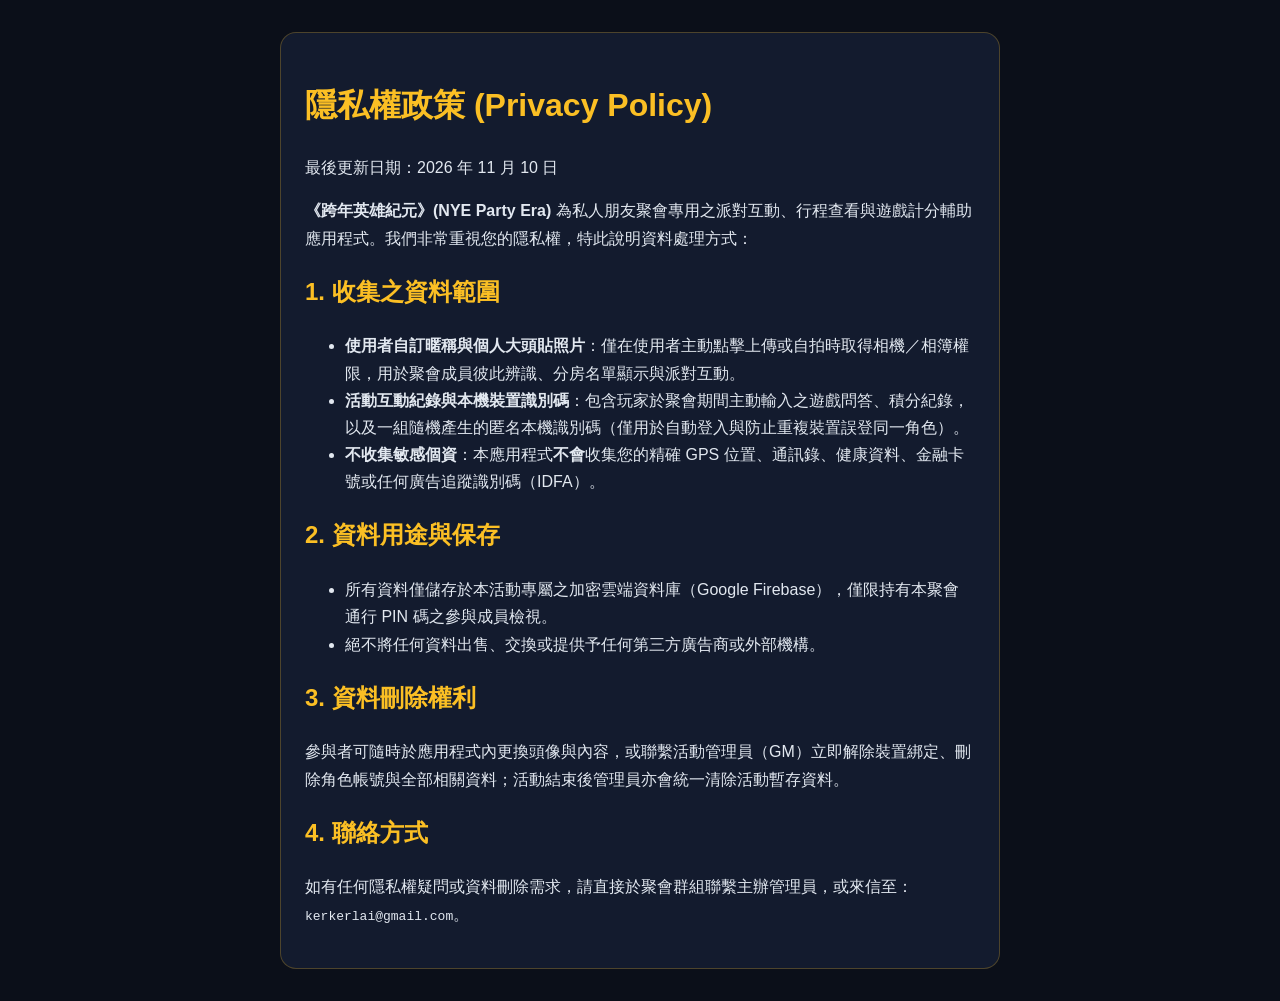
==== docs/privacy.html @ 6f7a02ef "Add files via upload" ====
<!DOCTYPE html>
<html lang="zh-Hant">
<head>
  <meta charset="UTF-8">
  <meta name="viewport" content="width=device-width, initial-scale=1.0">
  <title>隱私權政策 — 跨年英雄紀元 (NYE Party Era)</title>
  <style>
    body { font-family: -apple-system, BlinkMacSystemFont, "Noto Sans TC", sans-serif; background: #0b0f19; color: #e2e8f0; max-width: 720px; margin: 0 auto; padding: 32px 20px; line-height: 1.7; }
    h1, h2 { color: #fbbf24; }
    a { color: #38bdf8; }
    .card { background: #131b2e; border: 1px solid rgba(251,191,36,0.25); border-radius: 16px; padding: 24px; }
  </style>
</head>
<body>
  <div class="card">
    <h1>隱私權政策 (Privacy Policy)</h1>
    <p>最後更新日期：2026 年 11 月 10 日</p>
    <p><strong>《跨年英雄紀元》(NYE Party Era)</strong> 為私人朋友聚會專用之派對互動、行程查看與遊戲計分輔助應用程式。我們非常重視您的隱私權，特此說明資料處理方式：</p>
    <h2>1. 收集之資料範圍</h2>
    <ul>
      <li><strong>使用者自訂暱稱與個人大頭貼照片</strong>：僅在使用者主動點擊上傳或自拍時取得相機／相簿權限，用於聚會成員彼此辨識、分房名單顯示與派對互動。</li>
      <li><strong>活動互動紀錄與本機裝置識別碼</strong>：包含玩家於聚會期間主動輸入之遊戲問答、積分紀錄，以及一組隨機產生的匿名本機識別碼（僅用於自動登入與防止重複裝置誤登同一角色）。</li>
      <li><strong>不收集敏感個資</strong>：本應用程式<strong>不會</strong>收集您的精確 GPS 位置、通訊錄、健康資料、金融卡號或任何廣告追蹤識別碼（IDFA）。</li>
    </ul>
    <h2>2. 資料用途與保存</h2>
    <ul>
      <li>所有資料僅儲存於本活動專屬之加密雲端資料庫（Google Firebase），僅限持有本聚會通行 PIN 碼之參與成員檢視。</li>
      <li>絕不將任何資料出售、交換或提供予任何第三方廣告商或外部機構。</li>
    </ul>
    <h2>3. 資料刪除權利</h2>
    <p>參與者可隨時於應用程式內更換頭像與內容，或聯繫活動管理員（GM）立即解除裝置綁定、刪除角色帳號與全部相關資料；活動結束後管理員亦會統一清除活動暫存資料。</p>
    <h2>4. 聯絡方式</h2>
    <p>如有任何隱私權疑問或資料刪除需求，請直接於聚會群組聯繫主辦管理員，或來信至：<code>kerkerlai@gmail.com</code>。</p>
  </div>
</body>
</html>
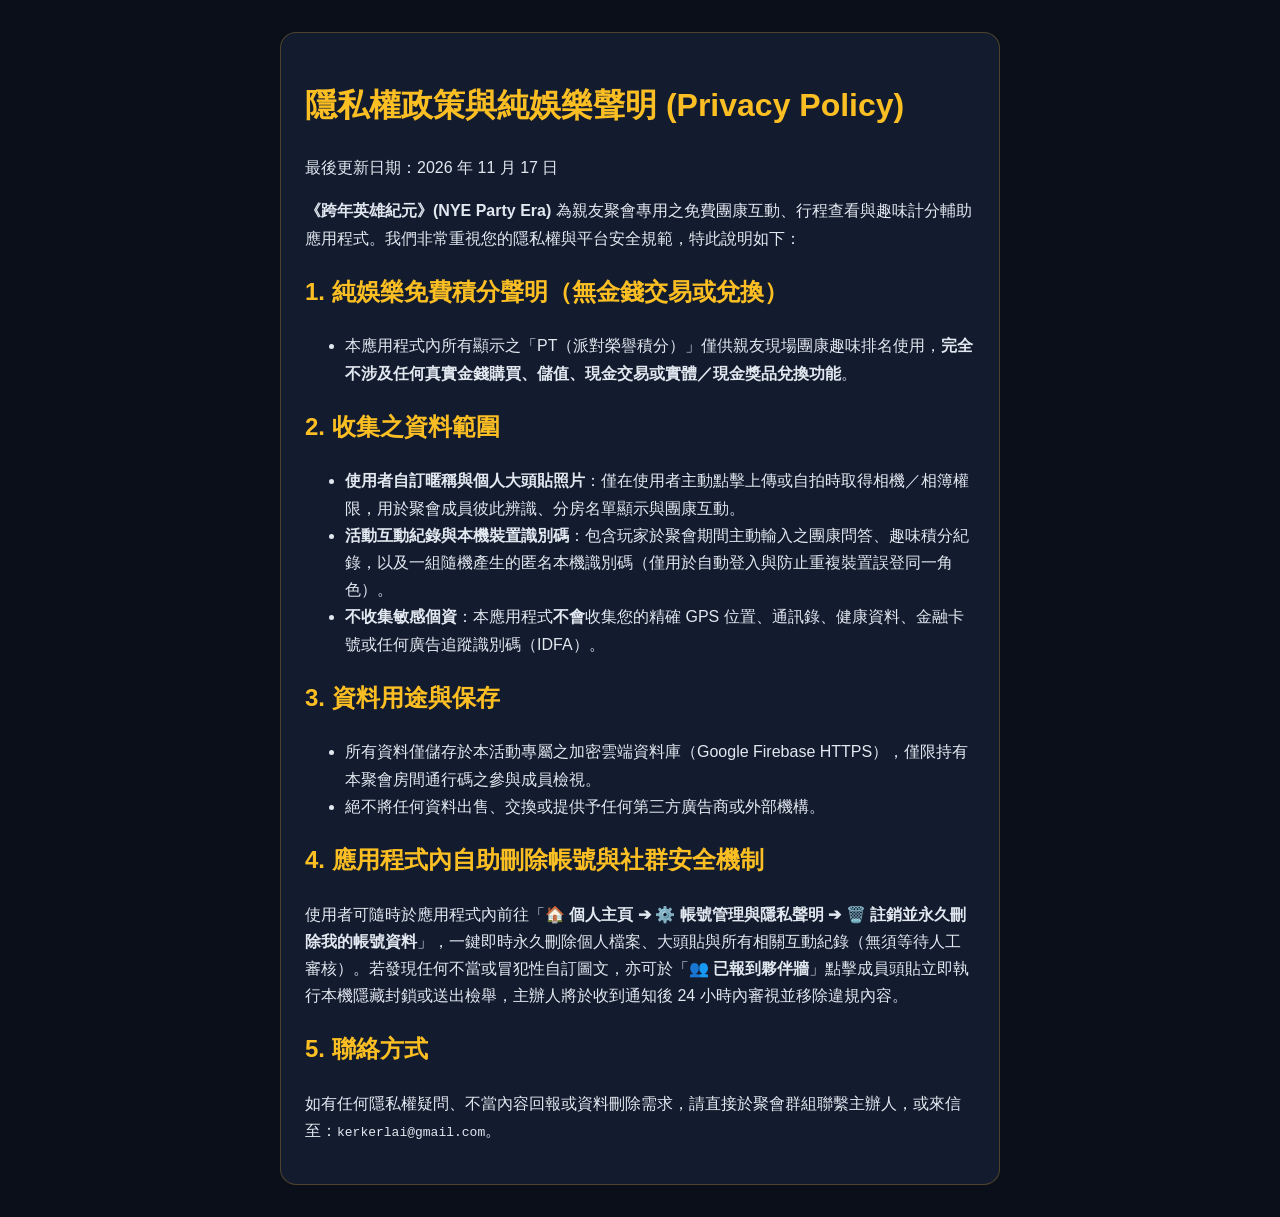
==== commit 08e0b1d4: "Add files via upload" ====
--- a/docs/privacy.html
+++ b/docs/privacy.html
@@ -13,24 +13,28 @@
 </head>
 <body>
   <div class="card">
-    <h1>隱私權政策 (Privacy Policy)</h1>
-    <p>最後更新日期：2026 年 11 月 10 日</p>
-    <p><strong>《跨年英雄紀元》(NYE Party Era)</strong> 為私人朋友聚會專用之派對互動、行程查看與遊戲計分輔助應用程式。我們非常重視您的隱私權，特此說明資料處理方式：</p>
-    <h2>1. 收集之資料範圍</h2>
+    <h1>隱私權政策與純娛樂聲明 (Privacy Policy)</h1>
+    <p>最後更新日期：2026 年 11 月 17 日</p>
+    <p><strong>《跨年英雄紀元》(NYE Party Era)</strong> 為親友聚會專用之免費團康互動、行程查看與趣味計分輔助應用程式。我們非常重視您的隱私權與平台安全規範，特此說明如下：</p>
+    <h2>1. 純娛樂免費積分聲明（無金錢交易或兌換）</h2>
     <ul>
-      <li><strong>使用者自訂暱稱與個人大頭貼照片</strong>：僅在使用者主動點擊上傳或自拍時取得相機／相簿權限，用於聚會成員彼此辨識、分房名單顯示與派對互動。</li>
-      <li><strong>活動互動紀錄與本機裝置識別碼</strong>：包含玩家於聚會期間主動輸入之遊戲問答、積分紀錄，以及一組隨機產生的匿名本機識別碼（僅用於自動登入與防止重複裝置誤登同一角色）。</li>
+      <li>本應用程式內所有顯示之「PT（派對榮譽積分）」僅供親友現場團康趣味排名使用，<strong>完全不涉及任何真實金錢購買、儲值、現金交易或實體／現金獎品兌換功能</strong>。</li>
+    </ul>
+    <h2>2. 收集之資料範圍</h2>
+    <ul>
+      <li><strong>使用者自訂暱稱與個人大頭貼照片</strong>：僅在使用者主動點擊上傳或自拍時取得相機／相簿權限，用於聚會成員彼此辨識、分房名單顯示與團康互動。</li>
+      <li><strong>活動互動紀錄與本機裝置識別碼</strong>：包含玩家於聚會期間主動輸入之團康問答、趣味積分紀錄，以及一組隨機產生的匿名本機識別碼（僅用於自動登入與防止重複裝置誤登同一角色）。</li>
       <li><strong>不收集敏感個資</strong>：本應用程式<strong>不會</strong>收集您的精確 GPS 位置、通訊錄、健康資料、金融卡號或任何廣告追蹤識別碼（IDFA）。</li>
     </ul>
-    <h2>2. 資料用途與保存</h2>
+    <h2>3. 資料用途與保存</h2>
     <ul>
-      <li>所有資料僅儲存於本活動專屬之加密雲端資料庫（Google Firebase），僅限持有本聚會通行 PIN 碼之參與成員檢視。</li>
+      <li>所有資料僅儲存於本活動專屬之加密雲端資料庫（Google Firebase HTTPS），僅限持有本聚會房間通行碼之參與成員檢視。</li>
       <li>絕不將任何資料出售、交換或提供予任何第三方廣告商或外部機構。</li>
     </ul>
-    <h2>3. 資料刪除權利</h2>
-    <p>參與者可隨時於應用程式內更換頭像與內容，或聯繫活動管理員（GM）立即解除裝置綁定、刪除角色帳號與全部相關資料；活動結束後管理員亦會統一清除活動暫存資料。</p>
-    <h2>4. 聯絡方式</h2>
-    <p>如有任何隱私權疑問或資料刪除需求，請直接於聚會群組聯繫主辦管理員，或來信至：<code>kerkerlai@gmail.com</code>。</p>
+    <h2>4. 應用程式內自助刪除帳號與社群安全機制</h2>
+    <p>使用者可隨時於應用程式內前往「<strong>🏠 個人主頁 ➔ ⚙️ 帳號管理與隱私聲明 ➔ 🗑️ 註銷並永久刪除我的帳號資料</strong>」，一鍵即時永久刪除個人檔案、大頭貼與所有相關互動紀錄（無須等待人工審核）。若發現任何不當或冒犯性自訂圖文，亦可於「<strong>👥 已報到夥伴牆</strong>」點擊成員頭貼立即執行本機隱藏封鎖或送出檢舉，主辦人將於收到通知後 24 小時內審視並移除違規內容。</p>
+    <h2>5. 聯絡方式</h2>
+    <p>如有任何隱私權疑問、不當內容回報或資料刪除需求，請直接於聚會群組聯繫主辦人，或來信至：<code>kerkerlai@gmail.com</code>。</p>
   </div>
 </body>
 </html>
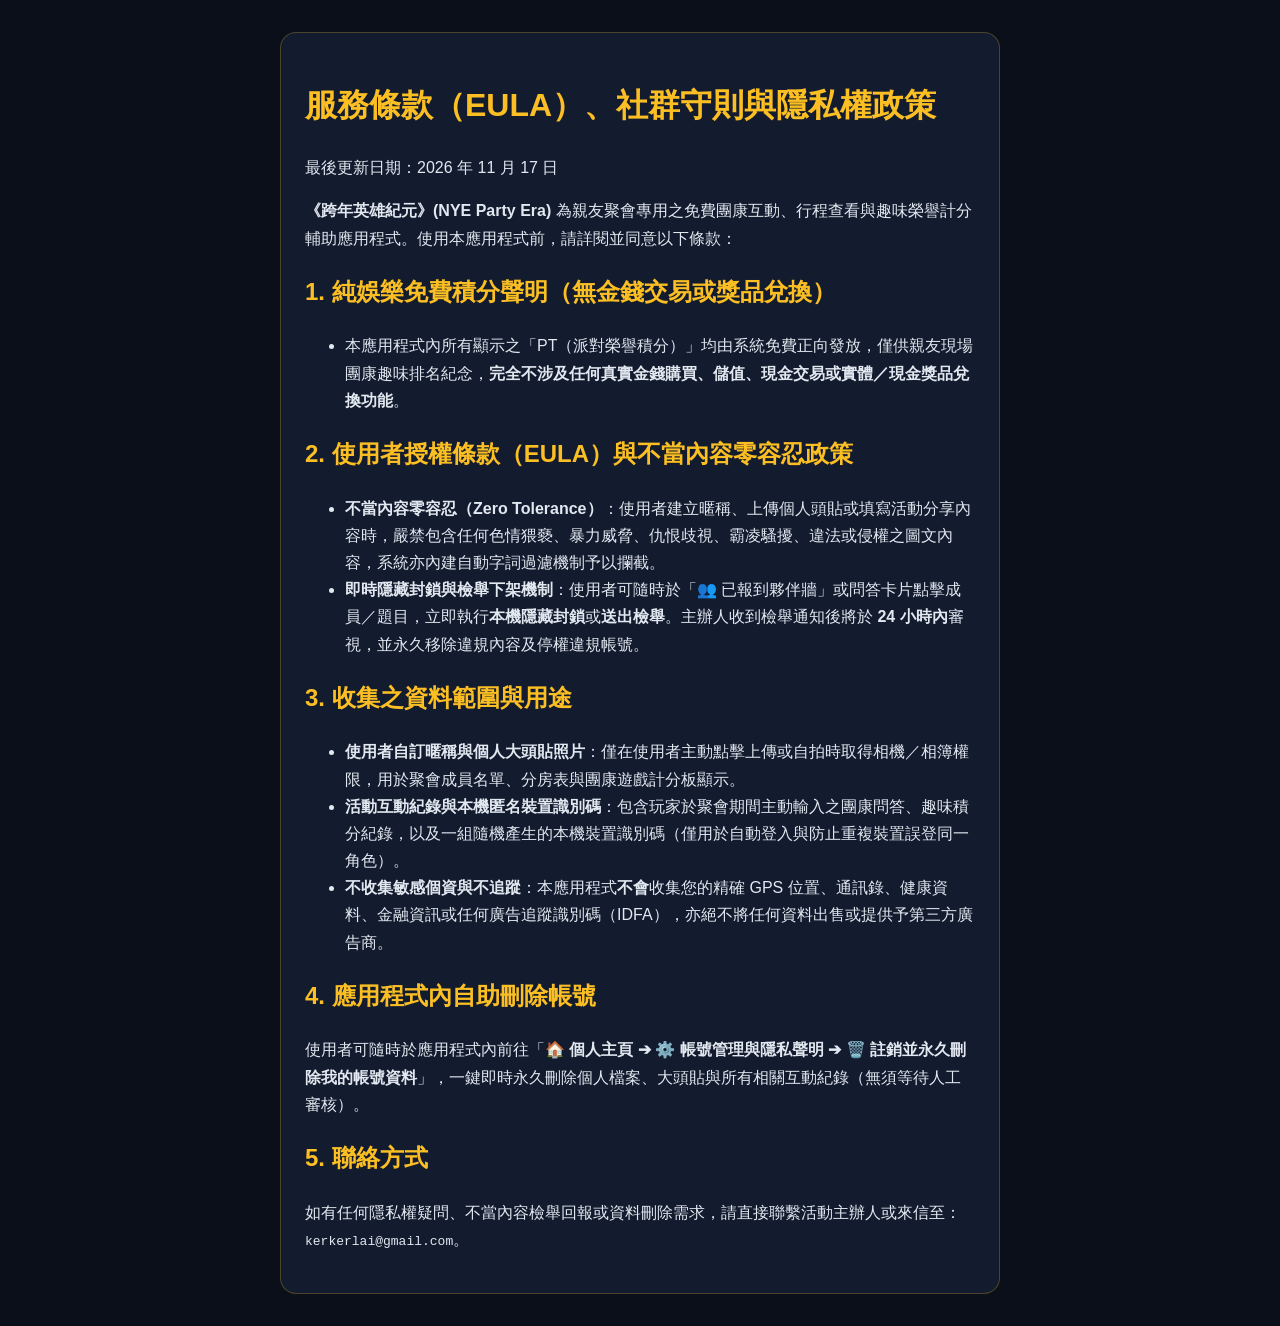
==== commit 573fccb0: "Add files via upload" ====
--- a/docs/privacy.html
+++ b/docs/privacy.html
@@ -3,7 +3,7 @@
 <head>
   <meta charset="UTF-8">
   <meta name="viewport" content="width=device-width, initial-scale=1.0">
-  <title>隱私權政策 — 跨年英雄紀元 (NYE Party Era)</title>
+  <title>服務條款（EULA）與隱私權政策 — 跨年英雄紀元 (NYE Party Era)</title>
   <style>
     body { font-family: -apple-system, BlinkMacSystemFont, "Noto Sans TC", sans-serif; background: #0b0f19; color: #e2e8f0; max-width: 720px; margin: 0 auto; padding: 32px 20px; line-height: 1.7; }
     h1, h2 { color: #fbbf24; }
@@ -13,28 +13,28 @@
 </head>
 <body>
   <div class="card">
-    <h1>隱私權政策與純娛樂聲明 (Privacy Policy)</h1>
+    <h1>服務條款（EULA）、社群守則與隱私權政策</h1>
     <p>最後更新日期：2026 年 11 月 17 日</p>
-    <p><strong>《跨年英雄紀元》(NYE Party Era)</strong> 為親友聚會專用之免費團康互動、行程查看與趣味計分輔助應用程式。我們非常重視您的隱私權與平台安全規範，特此說明如下：</p>
-    <h2>1. 純娛樂免費積分聲明（無金錢交易或兌換）</h2>
+    <p><strong>《跨年英雄紀元》(NYE Party Era)</strong> 為親友聚會專用之免費團康互動、行程查看與趣味榮譽計分輔助應用程式。使用本應用程式前，請詳閱並同意以下條款：</p>
+    <h2>1. 純娛樂免費積分聲明（無金錢交易或獎品兌換）</h2>
     <ul>
-      <li>本應用程式內所有顯示之「PT（派對榮譽積分）」僅供親友現場團康趣味排名使用，<strong>完全不涉及任何真實金錢購買、儲值、現金交易或實體／現金獎品兌換功能</strong>。</li>
+      <li>本應用程式內所有顯示之「PT（派對榮譽積分）」均由系統免費正向發放，僅供親友現場團康趣味排名紀念，<strong>完全不涉及任何真實金錢購買、儲值、現金交易或實體／現金獎品兌換功能</strong>。</li>
     </ul>
-    <h2>2. 收集之資料範圍</h2>
+    <h2>2. 使用者授權條款（EULA）與不當內容零容忍政策</h2>
     <ul>
-      <li><strong>使用者自訂暱稱與個人大頭貼照片</strong>：僅在使用者主動點擊上傳或自拍時取得相機／相簿權限，用於聚會成員彼此辨識、分房名單顯示與團康互動。</li>
-      <li><strong>活動互動紀錄與本機裝置識別碼</strong>：包含玩家於聚會期間主動輸入之團康問答、趣味積分紀錄，以及一組隨機產生的匿名本機識別碼（僅用於自動登入與防止重複裝置誤登同一角色）。</li>
-      <li><strong>不收集敏感個資</strong>：本應用程式<strong>不會</strong>收集您的精確 GPS 位置、通訊錄、健康資料、金融卡號或任何廣告追蹤識別碼（IDFA）。</li>
+      <li><strong>不當內容零容忍（Zero Tolerance）</strong>：使用者建立暱稱、上傳個人頭貼或填寫活動分享內容時，嚴禁包含任何色情猥褻、暴力威脅、仇恨歧視、霸凌騷擾、違法或侵權之圖文內容，系統亦內建自動字詞過濾機制予以攔截。</li>
+      <li><strong>即時隱藏封鎖與檢舉下架機制</strong>：使用者可隨時於「👥 已報到夥伴牆」或問答卡片點擊成員／題目，立即執行<strong>本機隱藏封鎖</strong>或<strong>送出檢舉</strong>。主辦人收到檢舉通知後將於 <strong>24 小時內</strong>審視，並永久移除違規內容及停權違規帳號。</li>
     </ul>
-    <h2>3. 資料用途與保存</h2>
+    <h2>3. 收集之資料範圍與用途</h2>
     <ul>
-      <li>所有資料僅儲存於本活動專屬之加密雲端資料庫（Google Firebase HTTPS），僅限持有本聚會房間通行碼之參與成員檢視。</li>
-      <li>絕不將任何資料出售、交換或提供予任何第三方廣告商或外部機構。</li>
+      <li><strong>使用者自訂暱稱與個人大頭貼照片</strong>：僅在使用者主動點擊上傳或自拍時取得相機／相簿權限，用於聚會成員名單、分房表與團康遊戲計分板顯示。</li>
+      <li><strong>活動互動紀錄與本機匿名裝置識別碼</strong>：包含玩家於聚會期間主動輸入之團康問答、趣味積分紀錄，以及一組隨機產生的本機裝置識別碼（僅用於自動登入與防止重複裝置誤登同一角色）。</li>
+      <li><strong>不收集敏感個資與不追蹤</strong>：本應用程式<strong>不會</strong>收集您的精確 GPS 位置、通訊錄、健康資料、金融資訊或任何廣告追蹤識別碼（IDFA），亦絕不將任何資料出售或提供予第三方廣告商。</li>
     </ul>
-    <h2>4. 應用程式內自助刪除帳號與社群安全機制</h2>
-    <p>使用者可隨時於應用程式內前往「<strong>🏠 個人主頁 ➔ ⚙️ 帳號管理與隱私聲明 ➔ 🗑️ 註銷並永久刪除我的帳號資料</strong>」，一鍵即時永久刪除個人檔案、大頭貼與所有相關互動紀錄（無須等待人工審核）。若發現任何不當或冒犯性自訂圖文，亦可於「<strong>👥 已報到夥伴牆</strong>」點擊成員頭貼立即執行本機隱藏封鎖或送出檢舉，主辦人將於收到通知後 24 小時內審視並移除違規內容。</p>
+    <h2>4. 應用程式內自助刪除帳號</h2>
+    <p>使用者可隨時於應用程式內前往「<strong>🏠 個人主頁 ➔ ⚙️ 帳號管理與隱私聲明 ➔ 🗑️ 註銷並永久刪除我的帳號資料</strong>」，一鍵即時永久刪除個人檔案、大頭貼與所有相關互動紀錄（無須等待人工審核）。</p>
     <h2>5. 聯絡方式</h2>
-    <p>如有任何隱私權疑問、不當內容回報或資料刪除需求，請直接於聚會群組聯繫主辦人，或來信至：<code>kerkerlai@gmail.com</code>。</p>
+    <p>如有任何隱私權疑問、不當內容檢舉回報或資料刪除需求，請直接聯繫活動主辦人或來信至：<code>kerkerlai@gmail.com</code>。</p>
   </div>
 </body>
 </html>
